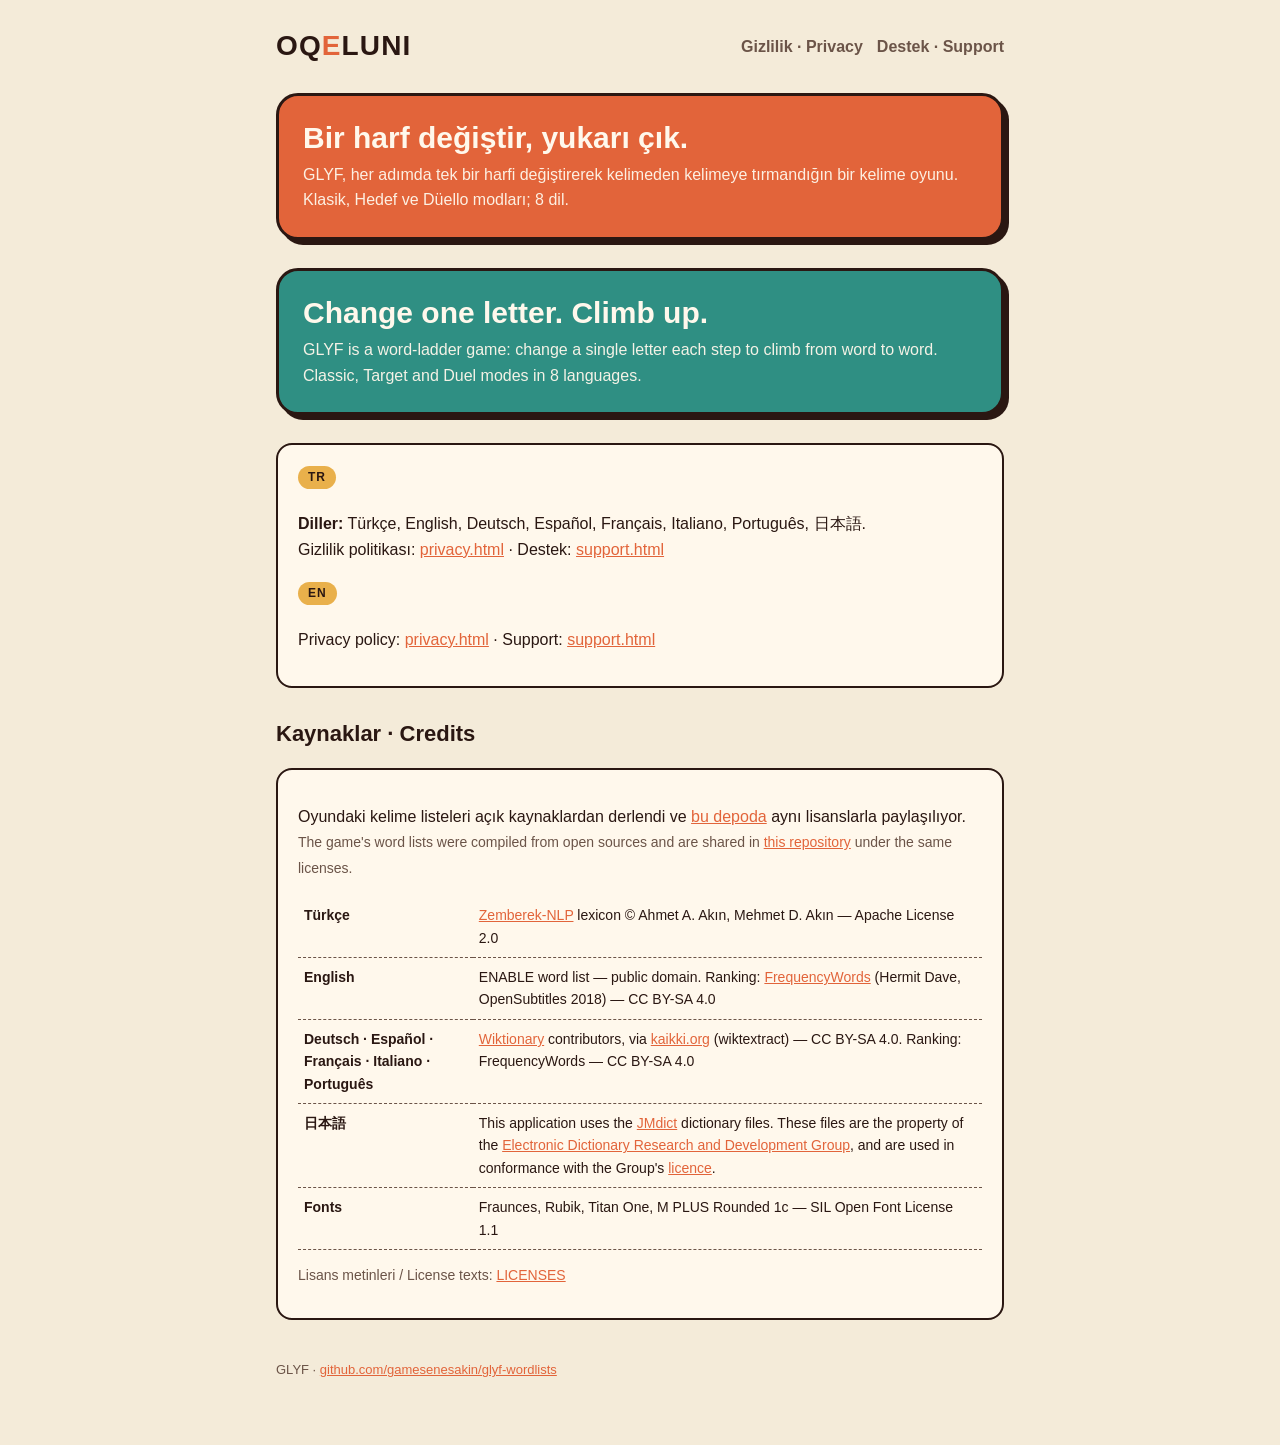
==== docs/index.html @ e381964f "GLYF: listeler ve site" ====
<!doctype html>
<html lang="tr"><head><meta charset="utf-8"><meta name="viewport" content="width=device-width,initial-scale=1">
<title>Kelime merdiveni oyunu · GLYF</title><link rel="stylesheet" href="style.css"></head><body><main>
<header><a class="logo" href="index.html">OQ<span>E</span>LUNI</a>
<nav><a href="privacy.html">Gizlilik · Privacy</a><a href="support.html">Destek · Support</a></nav></header>
<section class="hero"><h1>Bir harf değiştir, yukarı çık.</h1>
<p>GLYF, her adımda tek bir harfi değiştirerek kelimeden kelimeye tırmandığın bir kelime oyunu. Klasik, Hedef ve Düello modları; 8 dil.</p></section>
<section class="hero" style="background:#2F8F83"><h1>Change one letter. Climb up.</h1>
<p>GLYF is a word-ladder game: change a single letter each step to climb from word to word. Classic, Target and Duel modes in 8 languages.</p></section>

<div class="card">
<span class="lang">TR</span>
<p><b>Diller:</b> Türkçe, English, Deutsch, Español, Français, Italiano, Português, 日本語.<br>
Gizlilik politikası: <a href="privacy.html#tr">privacy.html</a> · Destek: <a href="support.html#tr">support.html</a></p>
<span class="lang">EN</span>
<p>Privacy policy: <a href="privacy.html#en">privacy.html</a> · Support: <a href="support.html#en">support.html</a></p>
</div>

<h2 id="credits">Kaynaklar · Credits</h2>
<div class="card">
<p>Oyundaki kelime listeleri açık kaynaklardan derlendi ve <a href="https://github.com/gamesenesakin/glyf-wordlists">bu depoda</a> aynı lisanslarla paylaşılıyor.<br>
<span class="muted">The game's word lists were compiled from open sources and are shared in <a href="https://github.com/gamesenesakin/glyf-wordlists">this repository</a> under the same licenses.</span></p>
<table>
<tr><th>Türkçe</th><td><a href="https://github.com/ahmetaa/zemberek-nlp">Zemberek-NLP</a> lexicon © Ahmet A. Akın, Mehmet D. Akın — Apache License 2.0</td></tr>
<tr><th>English</th><td>ENABLE word list — public domain. Ranking: <a href="https://github.com/hermitdave/FrequencyWords">FrequencyWords</a> (Hermit Dave, OpenSubtitles 2018) — CC BY-SA 4.0</td></tr>
<tr><th>Deutsch · Español · Français · Italiano · Português</th><td><a href="https://www.wiktionary.org/">Wiktionary</a> contributors, via <a href="https://kaikki.org/">kaikki.org</a> (wiktextract) — CC BY-SA 4.0. Ranking: FrequencyWords — CC BY-SA 4.0</td></tr>
<tr><th>日本語</th><td>This application uses the <a href="https://www.edrdg.org/wiki/index.php/JMdict-EDICT_Dictionary_Project">JMdict</a> dictionary files. These files are the property of the <a href="https://www.edrdg.org/">Electronic Dictionary Research and Development Group</a>, and are used in conformance with the Group's <a href="https://www.edrdg.org/edrdg/license.html">licence</a>.</td></tr>
<tr><th>Fonts</th><td>Fraunces, Rubik, Titan One, M PLUS Rounded 1c — SIL Open Font License 1.1</td></tr>
</table>
<p class="muted">Lisans metinleri / License texts: <a href="https://github.com/gamesenesakin/glyf-wordlists/tree/main/LICENSES">LICENSES</a></p>
</div>
<footer>GLYF · <a href="https://github.com/gamesenesakin/glyf-wordlists">github.com/gamesenesakin/glyf-wordlists</a></footer>
</main></body></html>
---- docs/style.css ----
:root{--paper:#F4EBD9;--surface:#FFF8EC;--ink:#2A1712;--ink2:#6B5448;--line:#2A1712;--orange:#E2643A;--teal:#2F8F83;--pink:#E77FA0;--mustard:#E9B04B}
@media (prefers-color-scheme:dark){:root{--paper:#1E1512;--surface:#2A1F1B;--ink:#F4EBD9;--ink2:#C9B8A8;--line:#0E0907}}
*{box-sizing:border-box}
html{-webkit-text-size-adjust:100%}
body{margin:0;background:var(--paper);color:var(--ink);font:16px/1.6 -apple-system,BlinkMacSystemFont,"Segoe UI",Rubik,Roboto,sans-serif}
main{max-width:760px;margin:0 auto;padding:24px 16px 64px}
header{display:flex;align-items:center;justify-content:space-between;gap:12px;flex-wrap:wrap;margin-bottom:24px}
.logo{font-weight:900;font-size:28px;letter-spacing:.04em;color:var(--ink);text-decoration:none}
.logo span{color:var(--orange)}
nav a{color:var(--ink2);margin-left:14px;font-weight:600;text-decoration:none}
nav a:hover{color:var(--orange)}
.hero{background:var(--orange);color:#FFF8EC;border:3px solid var(--line);border-radius:22px;box-shadow:5px 5px 0 var(--line);padding:24px;margin-bottom:28px}
.hero h1{margin:0 0 6px;font-size:30px;line-height:1.2}
.hero p{margin:0;opacity:.95}
.card{background:var(--surface);border:2.5px solid var(--line);border-radius:16px;padding:18px 20px;margin:16px 0}
h2{font-size:22px;margin:28px 0 8px}
h3{font-size:17px;margin:20px 0 4px}
a{color:var(--orange)}
.lang{display:inline-block;font-weight:800;font-size:12px;letter-spacing:.08em;background:var(--mustard);color:#2A1712;border-radius:99px;padding:2px 10px;margin-bottom:6px}
.muted{color:var(--ink2);font-size:14px}
table{border-collapse:collapse;width:100%;font-size:14px}
td,th{border-bottom:1px dashed var(--ink2);padding:8px 6px;text-align:left;vertical-align:top}
footer{margin-top:40px;color:var(--ink2);font-size:13px}
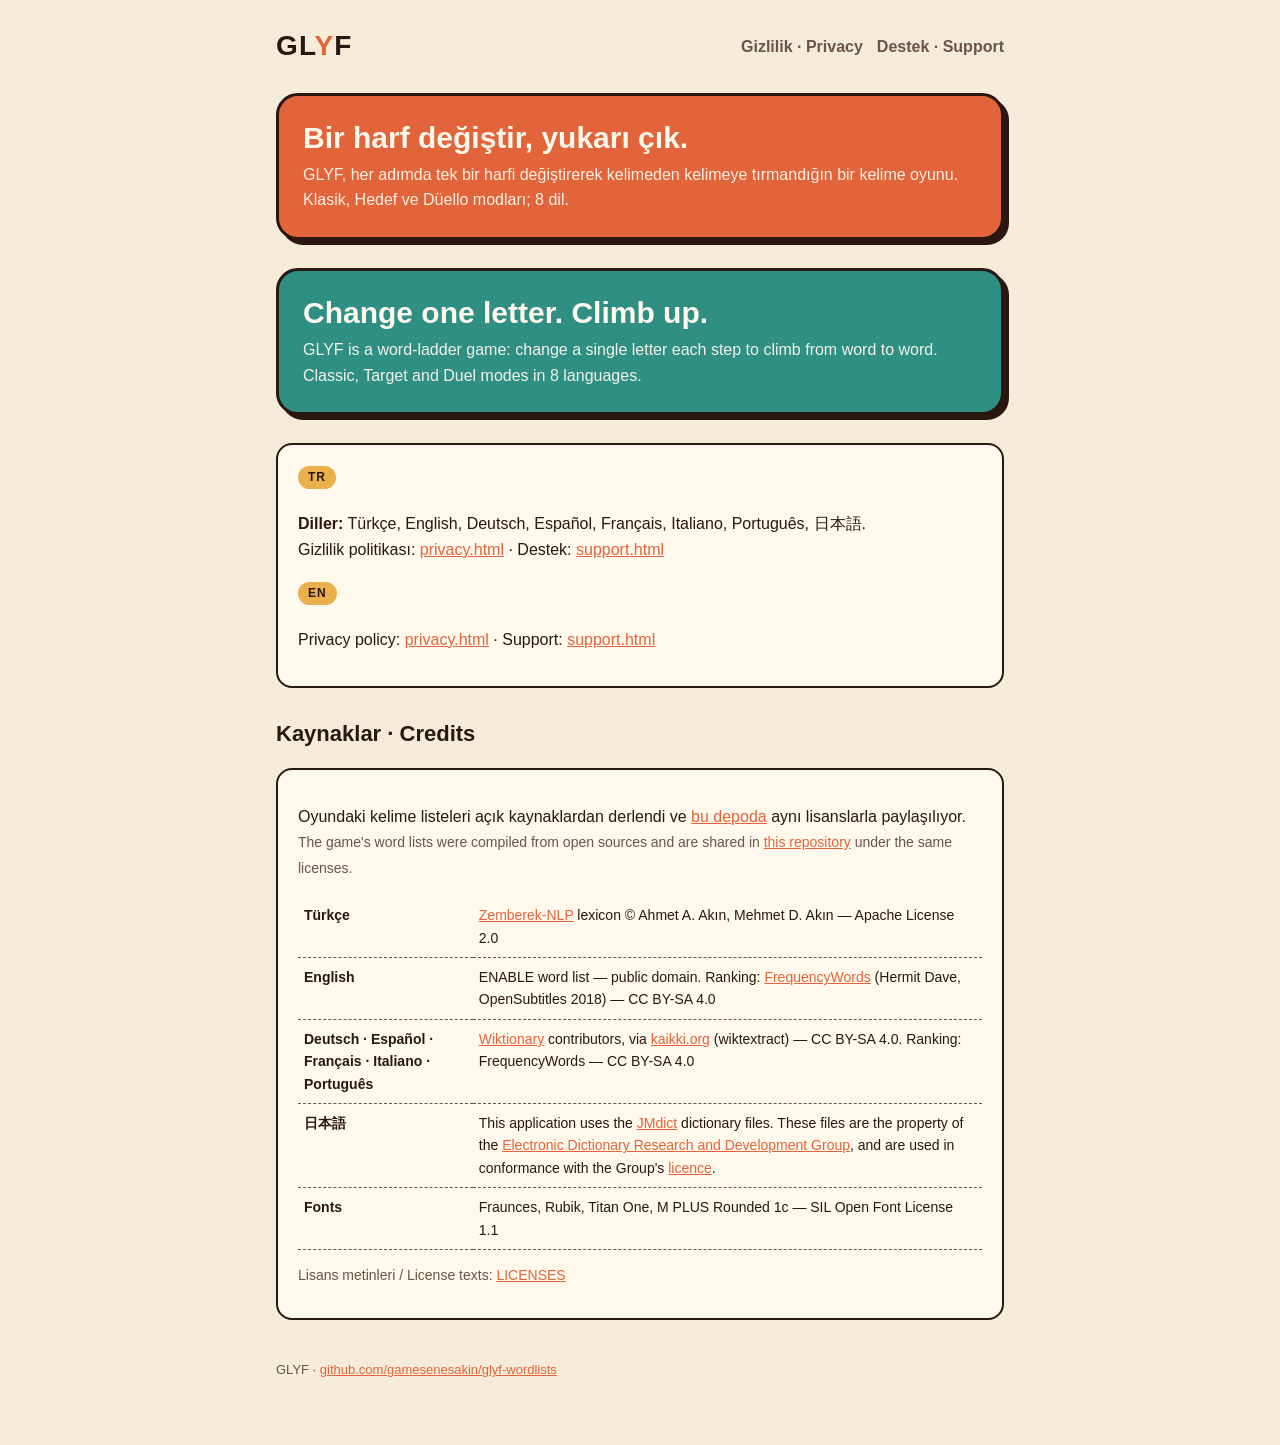
==== commit 70779556: "GLYF logo + iletişim e-postası" ====
--- a/docs/index.html
+++ b/docs/index.html
@@ -1,7 +1,7 @@
 <!doctype html>
 <html lang="tr"><head><meta charset="utf-8"><meta name="viewport" content="width=device-width,initial-scale=1">
 <title>Kelime merdiveni oyunu · GLYF</title><link rel="stylesheet" href="style.css"></head><body><main>
-<header><a class="logo" href="index.html">OQ<span>E</span>LUNI</a>
+<header><a class="logo" href="index.html">GL<span>Y</span>F</a>
 <nav><a href="privacy.html">Gizlilik · Privacy</a><a href="support.html">Destek · Support</a></nav></header>
 <section class="hero"><h1>Bir harf değiştir, yukarı çık.</h1>
 <p>GLYF, her adımda tek bir harfi değiştirerek kelimeden kelimeye tırmandığın bir kelime oyunu. Klasik, Hedef ve Düello modları; 8 dil.</p></section>
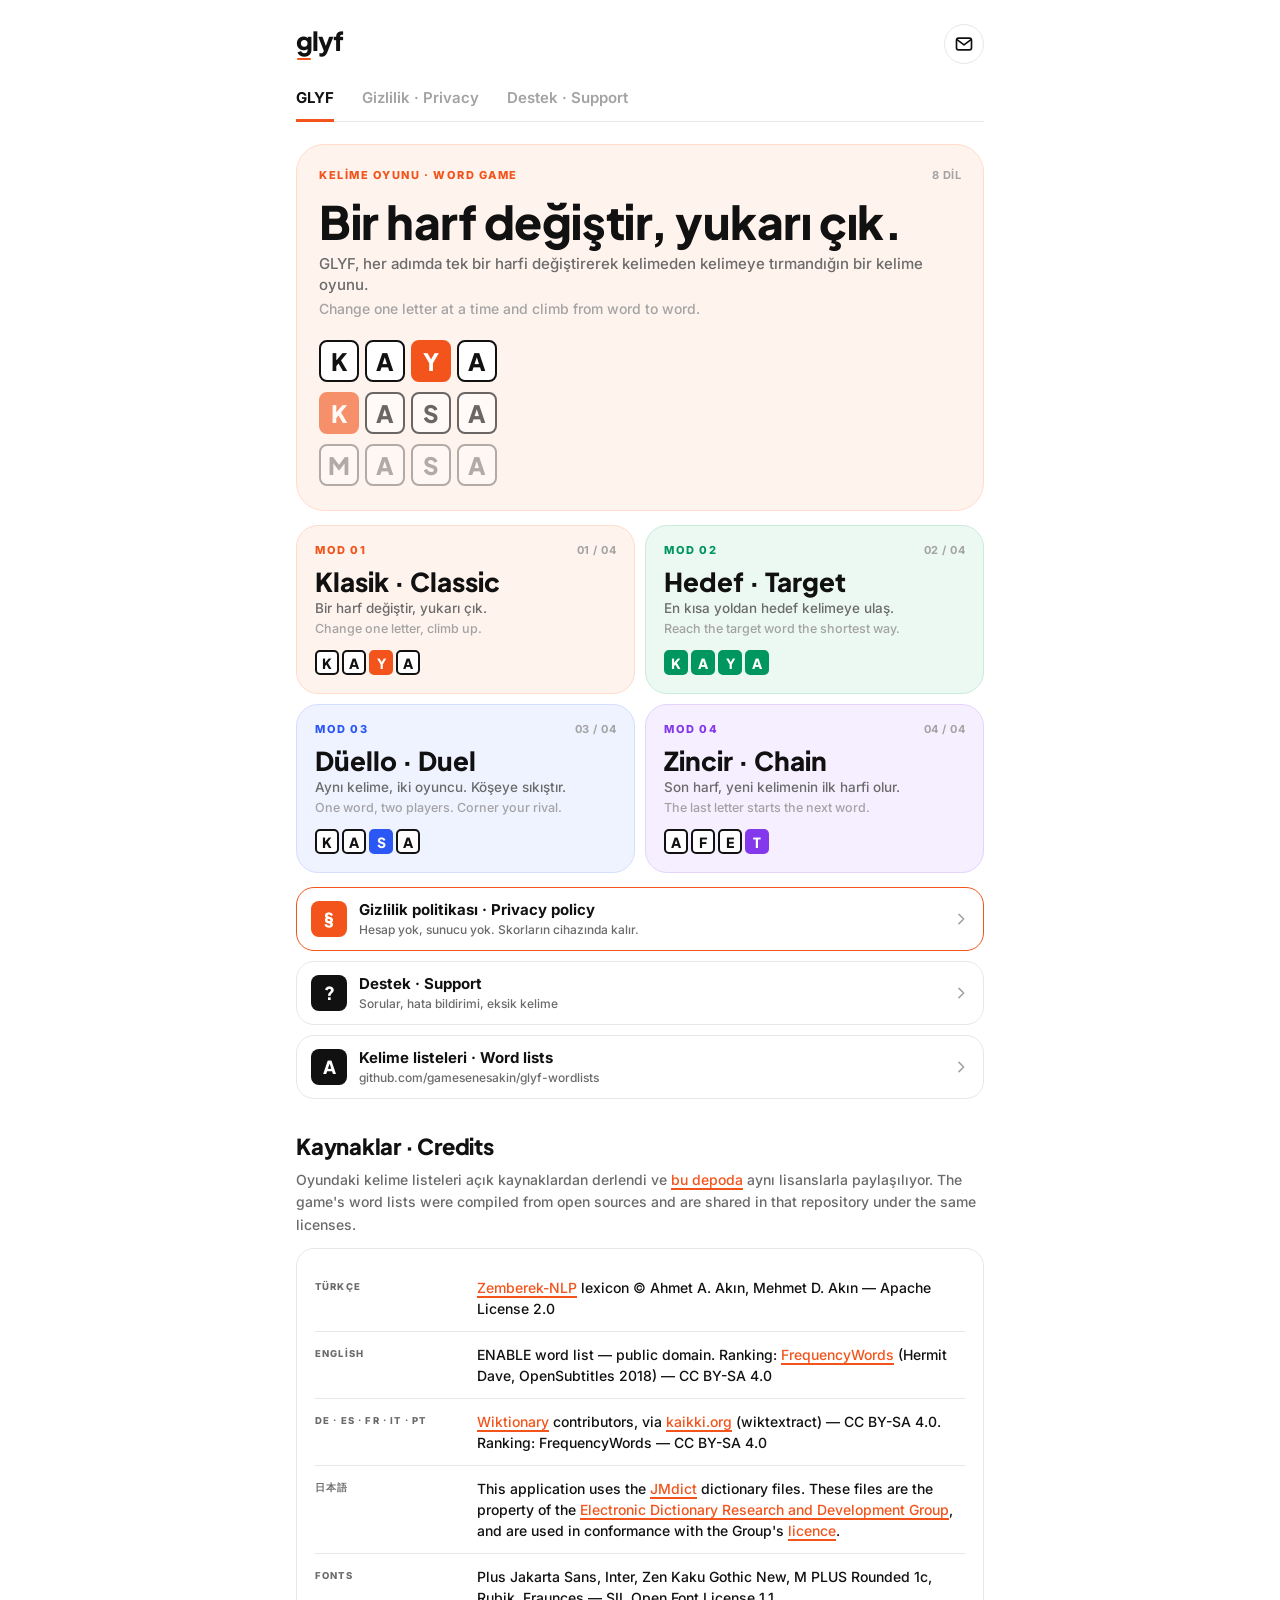
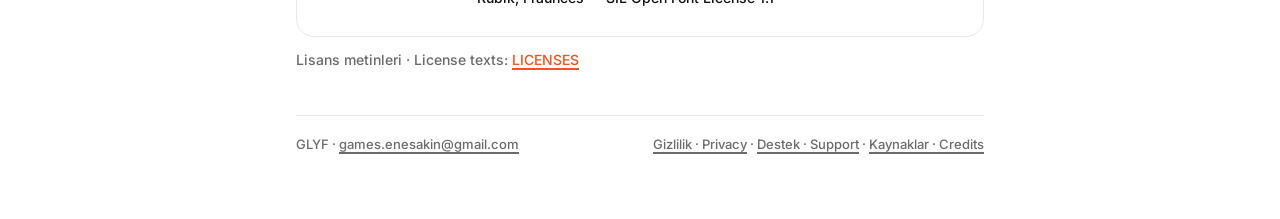
==== commit c59e4a95: "Site: yeni GLYF tasarımı, gizlilik ve destek güncellendi" ====
--- a/docs/index.html
+++ b/docs/index.html
@@ -1,33 +1,36 @@
 <!doctype html>
 <html lang="tr"><head><meta charset="utf-8"><meta name="viewport" content="width=device-width,initial-scale=1">
-<title>Kelime merdiveni oyunu · GLYF</title><link rel="stylesheet" href="style.css"></head><body><main>
-<header><a class="logo" href="index.html">GL<span>Y</span>F</a>
-<nav><a href="privacy.html">Gizlilik · Privacy</a><a href="support.html">Destek · Support</a></nav></header>
-<section class="hero"><h1>Bir harf değiştir, yukarı çık.</h1>
-<p>GLYF, her adımda tek bir harfi değiştirerek kelimeden kelimeye tırmandığın bir kelime oyunu. Klasik, Hedef ve Düello modları; 8 dil.</p></section>
-<section class="hero" style="background:#2F8F83"><h1>Change one letter. Climb up.</h1>
-<p>GLYF is a word-ladder game: change a single letter each step to climb from word to word. Classic, Target and Duel modes in 8 languages.</p></section>
+<title>GLYF · Kelime merdiveni oyunu · Word-ladder game</title><link rel="stylesheet" href="style.css"><link rel="icon" href="favicon.png"><link rel="apple-touch-icon" href="apple-touch-icon.png">
+<meta name="theme-color" content="#FFFFFF" media="(prefers-color-scheme: light)"><meta name="theme-color" content="#000000" media="(prefers-color-scheme: dark)"></head>
+<body class="m-o"><main>
+<header><a class="logo" href="index.html" aria-label="GLYF"><span class="g">g</span>lyf</a><a class="mail" href="mailto:games.enesakin@gmail.com" aria-label="E-posta · Email"><svg viewBox="0 0 24 24" aria-hidden="true"><rect x="3" y="5" width="18" height="14" rx="2.5"/><path d="M4 7l8 6 8-6"/></svg></a></header>
+<nav class="tabs" aria-label="Sayfalar"><a href="index.html" class="on">GLYF</a><a href="privacy.html">Gizlilik · Privacy</a><a href="support.html">Destek · Support</a></nav>
 
-<div class="card">
-<span class="lang">TR</span>
-<p><b>Diller:</b> Türkçe, English, Deutsch, Español, Français, Italiano, Português, 日本語.<br>
-Gizlilik politikası: <a href="privacy.html#tr">privacy.html</a> · Destek: <a href="support.html#tr">support.html</a></p>
-<span class="lang">EN</span>
-<p>Privacy policy: <a href="privacy.html#en">privacy.html</a> · Support: <a href="support.html#en">support.html</a></p>
+<section class="hero">
+<div class="kicker"><span>Kelime oyunu · Word game</span><span>8 dil</span></div>
+<h1>Bir harf değiştir, yukarı çık.</h1>
+<p class="tag">GLYF, her adımda tek bir harfi değiştirerek kelimeden kelimeye tırmandığın bir kelime oyunu.</p>
+<p class="tag en">Change one letter at a time and climb from word to word.</p>
+<div class="art" aria-hidden="true"><div class="w"><span class="t">K</span><span class="t">A</span><span class="t a">Y</span><span class="t">A</span></div><div class="w f2"><span class="t a">K</span><span class="t">A</span><span class="t">S</span><span class="t">A</span></div><div class="w f3"><span class="t">M</span><span class="t">A</span><span class="t">S</span><span class="t">A</span></div></div>
+</section>
+
+<div class="modes"><div class="mode m-o"><div class="kicker"><span>MOD 01</span><span>01 / 04</span></div><h3>Klasik · Classic</h3><p>Bir harf değiştir, yukarı çık.</p><p class="en">Change one letter, climb up.</p><div class="w s"><span class="t">K</span><span class="t">A</span><span class="t a">Y</span><span class="t">A</span></div></div><div class="mode m-g"><div class="kicker"><span>MOD 02</span><span>02 / 04</span></div><h3>Hedef · Target</h3><p>En kısa yoldan hedef kelimeye ulaş.</p><p class="en">Reach the target word the shortest way.</p><div class="w s"><span class="t a">K</span><span class="t a">A</span><span class="t a">Y</span><span class="t a">A</span></div></div><div class="mode m-b"><div class="kicker"><span>MOD 03</span><span>03 / 04</span></div><h3>Düello · Duel</h3><p>Aynı kelime, iki oyuncu. Köşeye sıkıştır.</p><p class="en">One word, two players. Corner your rival.</p><div class="w s"><span class="t">K</span><span class="t">A</span><span class="t a">S</span><span class="t">A</span></div></div><div class="mode m-p"><div class="kicker"><span>MOD 04</span><span>04 / 04</span></div><h3>Zincir · Chain</h3><p>Son harf, yeni kelimenin ilk harfi olur.</p><p class="en">The last letter starts the next word.</p><div class="w s"><span class="t">A</span><span class="t">F</span><span class="t">E</span><span class="t a">T</span></div></div></div>
+
+<div class="rows">
+<a class="row pri" href="privacy.html"><span class="ic acc">§</span><span class="tx"><b>Gizlilik politikası · Privacy policy</b><span>Hesap yok, sunucu yok. Skorların cihazında kalır.</span></span><svg class="chev" viewBox="0 0 24 24" aria-hidden="true"><path d="M9 5l7 7-7 7"/></svg></a>
+<a class="row" href="support.html"><span class="ic">?</span><span class="tx"><b>Destek · Support</b><span>Sorular, hata bildirimi, eksik kelime</span></span><svg class="chev" viewBox="0 0 24 24" aria-hidden="true"><path d="M9 5l7 7-7 7"/></svg></a>
+<a class="row" href="https://github.com/gamesenesakin/glyf-wordlists"><span class="ic">A</span><span class="tx"><b>Kelime listeleri · Word lists</b><span>github.com/gamesenesakin/glyf-wordlists</span></span><svg class="chev" viewBox="0 0 24 24" aria-hidden="true"><path d="M9 5l7 7-7 7"/></svg></a>
 </div>
 
 <h2 id="credits">Kaynaklar · Credits</h2>
-<div class="card">
-<p>Oyundaki kelime listeleri açık kaynaklardan derlendi ve <a href="https://github.com/gamesenesakin/glyf-wordlists">bu depoda</a> aynı lisanslarla paylaşılıyor.<br>
-<span class="muted">The game's word lists were compiled from open sources and are shared in <a href="https://github.com/gamesenesakin/glyf-wordlists">this repository</a> under the same licenses.</span></p>
-<table>
-<tr><th>Türkçe</th><td><a href="https://github.com/ahmetaa/zemberek-nlp">Zemberek-NLP</a> lexicon © Ahmet A. Akın, Mehmet D. Akın — Apache License 2.0</td></tr>
-<tr><th>English</th><td>ENABLE word list — public domain. Ranking: <a href="https://github.com/hermitdave/FrequencyWords">FrequencyWords</a> (Hermit Dave, OpenSubtitles 2018) — CC BY-SA 4.0</td></tr>
-<tr><th>Deutsch · Español · Français · Italiano · Português</th><td><a href="https://www.wiktionary.org/">Wiktionary</a> contributors, via <a href="https://kaikki.org/">kaikki.org</a> (wiktextract) — CC BY-SA 4.0. Ranking: FrequencyWords — CC BY-SA 4.0</td></tr>
-<tr><th>日本語</th><td>This application uses the <a href="https://www.edrdg.org/wiki/index.php/JMdict-EDICT_Dictionary_Project">JMdict</a> dictionary files. These files are the property of the <a href="https://www.edrdg.org/">Electronic Dictionary Research and Development Group</a>, and are used in conformance with the Group's <a href="https://www.edrdg.org/edrdg/license.html">licence</a>.</td></tr>
-<tr><th>Fonts</th><td>Fraunces, Rubik, Titan One, M PLUS Rounded 1c — SIL Open Font License 1.1</td></tr>
-</table>
-<p class="muted">Lisans metinleri / License texts: <a href="https://github.com/gamesenesakin/glyf-wordlists/tree/main/LICENSES">LICENSES</a></p>
+<p class="muted">Oyundaki kelime listeleri açık kaynaklardan derlendi ve <a href="https://github.com/gamesenesakin/glyf-wordlists">bu depoda</a> aynı lisanslarla paylaşılıyor. The game's word lists were compiled from open sources and are shared in that repository under the same licenses.</p>
+<div class="card src">
+<div><span class="k">Türkçe</span><span><a href="https://github.com/ahmetaa/zemberek-nlp">Zemberek-NLP</a> lexicon © Ahmet A. Akın, Mehmet D. Akın — Apache License 2.0</span></div>
+<div><span class="k">English</span><span>ENABLE word list — public domain. Ranking: <a href="https://github.com/hermitdave/FrequencyWords">FrequencyWords</a> (Hermit Dave, OpenSubtitles 2018) — CC BY-SA 4.0</span></div>
+<div><span class="k">DE · ES · FR · IT · PT</span><span><a href="https://www.wiktionary.org/">Wiktionary</a> contributors, via <a href="https://kaikki.org/">kaikki.org</a> (wiktextract) — CC BY-SA 4.0. Ranking: FrequencyWords — CC BY-SA 4.0</span></div>
+<div><span class="k">日本語</span><span>This application uses the <a href="https://www.edrdg.org/wiki/index.php/JMdict-EDICT_Dictionary_Project">JMdict</a> dictionary files. These files are the property of the <a href="https://www.edrdg.org/">Electronic Dictionary Research and Development Group</a>, and are used in conformance with the Group's <a href="https://www.edrdg.org/edrdg/license.html">licence</a>.</span></div>
+<div><span class="k">Fonts</span><span>Plus Jakarta Sans, Inter, Zen Kaku Gothic New, M PLUS Rounded 1c, Rubik, Fraunces — SIL Open Font License 1.1</span></div>
 </div>
-<footer>GLYF · <a href="https://github.com/gamesenesakin/glyf-wordlists">github.com/gamesenesakin/glyf-wordlists</a></footer>
+<p class="muted">Lisans metinleri · License texts: <a href="https://github.com/gamesenesakin/glyf-wordlists/tree/main/LICENSES">LICENSES</a></p>
+<footer><span>GLYF · <a href="mailto:games.enesakin@gmail.com">games.enesakin@gmail.com</a></span><span><a href="privacy.html">Gizlilik · Privacy</a> · <a href="support.html">Destek · Support</a> · <a href="index.html#credits">Kaynaklar · Credits</a></span></footer>
 </main></body></html>
--- a/docs/style.css
+++ b/docs/style.css
@@ -1,23 +1,119 @@
-:root{--paper:#F4EBD9;--surface:#FFF8EC;--ink:#2A1712;--ink2:#6B5448;--line:#2A1712;--orange:#E2643A;--teal:#2F8F83;--pink:#E77FA0;--mustard:#E9B04B}
-@media (prefers-color-scheme:dark){:root{--paper:#1E1512;--surface:#2A1F1B;--ink:#F4EBD9;--ink2:#C9B8A8;--line:#0E0907}}
+@import url("https://fonts.googleapis.com/css2?family=Plus+Jakarta+Sans:wght@700;800&family=Inter:wght@400;500;600;700;800&display=swap");
+
+/* GLYF tasarım dili: beyaz/siyah zemin, mod renkleri, Plus Jakarta Sans (başlık, harf kutuları) + Inter (metin) */
+:root{
+  --bg:#FFFFFF;--surface:#FFFFFF;--ink:#111111;--ink2:#6B6B6B;--ink3:#A3A3A3;--line:#E7E7E7;
+  --tile:#FFFFFF;--tileLine:#111111;--onInk:#FFFFFF;--on:#FFFFFF;
+  --o:#F2541B;--o-t:#FFF3ED;--o-l:#FFDCCB;
+  --g:#00965F;--g-t:#ECF8F2;--g-l:#C9ECDB;
+  --b:#2B57F5;--b-t:#EFF3FF;--b-l:#D4DEFF;
+  --p:#8338EC;--p-t:#F6EFFF;--p-l:#E4D4FC;
+  --acc:var(--o);--tint:var(--o-t);--tintLine:var(--o-l);
+  --display:"Plus Jakarta Sans","Inter",-apple-system,BlinkMacSystemFont,"Segoe UI",sans-serif;
+  color-scheme:light dark;
+}
+@media (prefers-color-scheme:dark){:root{
+  --bg:#000000;--surface:#0E0E0E;--ink:#F4F4F4;--ink2:#9C9C9C;--ink3:#5E5E5E;--line:#262626;
+  --tile:#121212;--tileLine:#F4F4F4;--onInk:#000000;--on:#000000;
+  --o:#FF6A33;--o-t:#1A0C05;--o-l:#3A1A0C;
+  --g:#1FC98A;--g-t:#03150D;--g-l:#0B3A26;
+  --b:#6487FF;--b-t:#060B20;--b-l:#182558;
+  --p:#AA78FF;--p-t:#10071C;--p-l:#2F1A50;
+}}
+.m-o{--acc:var(--o);--tint:var(--o-t);--tintLine:var(--o-l)}
+.m-g{--acc:var(--g);--tint:var(--g-t);--tintLine:var(--g-l)}
+.m-b{--acc:var(--b);--tint:var(--b-t);--tintLine:var(--b-l)}
+.m-p{--acc:var(--p);--tint:var(--p-t);--tintLine:var(--p-l)}
+
 *{box-sizing:border-box}
 html{-webkit-text-size-adjust:100%}
-body{margin:0;background:var(--paper);color:var(--ink);font:16px/1.6 -apple-system,BlinkMacSystemFont,"Segoe UI",Rubik,Roboto,sans-serif}
-main{max-width:760px;margin:0 auto;padding:24px 16px 64px}
-header{display:flex;align-items:center;justify-content:space-between;gap:12px;flex-wrap:wrap;margin-bottom:24px}
-.logo{font-weight:900;font-size:28px;letter-spacing:.04em;color:var(--ink);text-decoration:none}
-.logo span{color:var(--orange)}
-nav a{color:var(--ink2);margin-left:14px;font-weight:600;text-decoration:none}
-nav a:hover{color:var(--orange)}
-.hero{background:var(--orange);color:#FFF8EC;border:3px solid var(--line);border-radius:22px;box-shadow:5px 5px 0 var(--line);padding:24px;margin-bottom:28px}
-.hero h1{margin:0 0 6px;font-size:30px;line-height:1.2}
-.hero p{margin:0;opacity:.95}
-.card{background:var(--surface);border:2.5px solid var(--line);border-radius:16px;padding:18px 20px;margin:16px 0}
-h2{font-size:22px;margin:28px 0 8px}
-h3{font-size:17px;margin:20px 0 4px}
-a{color:var(--orange)}
-.lang{display:inline-block;font-weight:800;font-size:12px;letter-spacing:.08em;background:var(--mustard);color:#2A1712;border-radius:99px;padding:2px 10px;margin-bottom:6px}
+body{margin:0;background:var(--bg);color:var(--ink);font:500 16px/1.6 Inter,-apple-system,BlinkMacSystemFont,"Segoe UI",Roboto,sans-serif;-webkit-font-smoothing:antialiased}
+main{max-width:720px;margin:0 auto;padding:24px 16px 64px}
+a{color:var(--acc);text-underline-offset:3px;text-decoration-thickness:1.5px}
+b,strong{font-weight:700}
+
+/* ---- üst: yazı logosu + sekmeler */
+header{display:flex;align-items:center;justify-content:space-between;height:40px;margin-bottom:22px}
+.logo{display:inline-flex;font:800 26px/1 var(--display);letter-spacing:-.04em;color:var(--ink);text-decoration:none;padding-bottom:6px}
+.logo .g{position:relative}
+.logo .g::after{content:"";position:absolute;left:4%;right:8%;bottom:-6px;height:2px;border-radius:1px;background:var(--acc)}
+.mail{width:40px;height:40px;border-radius:20px;border:1.5px solid var(--line);background:var(--surface);display:flex;align-items:center;justify-content:center}
+.mail svg{width:20px;height:20px;fill:none;stroke:var(--ink);stroke-width:2;stroke-linecap:round;stroke-linejoin:round}
+nav.tabs{display:flex;gap:28px;margin-bottom:22px;border-bottom:1px solid var(--line)}
+nav.tabs a{padding-bottom:9px;margin-bottom:-1px;border-bottom:3px solid transparent;font-size:15px;font-weight:600;color:var(--ink3);text-decoration:none;white-space:nowrap}
+nav.tabs a:hover{color:var(--ink)}
+nav.tabs a.on{font-weight:700;color:var(--ink);border-bottom-color:var(--acc)}
+@media (max-width:420px){nav.tabs{justify-content:space-between;gap:0}}
+
+/* ---- modun açık renginde büyük kart */
+.hero{position:relative;border-radius:28px;border:1px solid var(--tintLine);background:var(--tint);padding:22px 22px 24px;margin-bottom:14px;overflow:hidden}
+.kicker{display:flex;justify-content:space-between;align-items:center;font-size:11px;font-weight:800;letter-spacing:.14em;text-transform:uppercase;color:var(--acc)}
+.kicker span+span{color:var(--ink3);letter-spacing:.04em;font-weight:700}
+h1{margin:12px 0 0;font:800 clamp(36px,9vw,46px)/1.05 var(--display);letter-spacing:-.01em}
+.tag{margin:8px 0 0;font-size:15px;line-height:1.4;color:var(--ink2)}
+.tag.en{margin-top:4px;color:var(--ink3);font-size:14px}
+.art{margin-top:22px;display:flex;flex-direction:column;gap:10px;align-items:flex-start}
+
+/* ---- harf kutuları */
+.w{display:flex;gap:6px}
+.t{width:40px;height:42px;flex:none;border-radius:8px;background:var(--tile);border:2px solid var(--tileLine);color:var(--ink);display:flex;align-items:center;justify-content:center;font:800 24px/1 var(--display);letter-spacing:-.01em}
+.t.a{background:var(--acc);border-color:var(--acc);color:var(--on)}
+.w.s .t{width:24px;height:25px;border-radius:5px;font-size:14px}
+.w.s{gap:3px}
+.f2{opacity:.62}.f3{opacity:.32}
+
+/* ---- modlar */
+.modes{display:grid;grid-template-columns:1fr 1fr;gap:10px;margin:0 0 14px}
+@media (max-width:520px){.modes{grid-template-columns:1fr}}
+.mode{border-radius:22px;border:1px solid var(--tintLine);background:var(--tint);padding:16px 18px 18px}
+.mode h3{margin:8px 0 2px;font:800 26px/1.1 var(--display)}
+.mode p{margin:0;color:var(--ink2);font-size:13.5px;line-height:1.45}
+.mode p.en{color:var(--ink3);font-size:12.5px;margin-top:2px}
+.mode .w{margin-top:12px}
+
+/* ---- satır kartları (64 dp) */
+.rows{display:flex;flex-direction:column;gap:10px;margin:0 0 14px}
+.row{min-height:64px;padding:10px 14px;border-radius:18px;border:1px solid var(--line);background:var(--surface);display:flex;align-items:center;gap:12px;color:var(--ink);text-decoration:none}
+.row.pri{border:1.5px solid var(--acc)}
+.row .ic{width:36px;height:36px;flex:none;border-radius:8px;background:var(--ink);color:var(--onInk);display:flex;align-items:center;justify-content:center;font:800 18px/1 var(--display)}
+.row .ic.acc{background:var(--acc);color:var(--on)}
+.row .tx{flex:1;min-width:0;display:flex;flex-direction:column;gap:2px}
+.row .tx b{font-size:15px;font-weight:700;line-height:1.3}
+.row .tx span{font-size:12px;font-weight:500;color:var(--ink2);line-height:1.35}
+.chev{width:16px;height:16px;flex:none;fill:none;stroke:var(--ink3);stroke-width:2.4;stroke-linecap:round;stroke-linejoin:round}
+
+/* ---- metin sayfaları */
+.seg{display:inline-flex;padding:3px;border-radius:14px;border:1px solid var(--line);background:var(--surface);gap:2px;margin:14px 0 4px}
+.seg a{padding:6px 14px;border-radius:11px;font-size:13px;font-weight:700;color:var(--ink2);text-decoration:none}
+.seg a.on{background:var(--acc);color:var(--on)}
+.date{font-size:13px;color:var(--ink2);margin-top:10px}
+section.doc{scroll-margin-top:16px}
+h2{margin:34px 0 8px;font:800 22px/1.25 var(--display);letter-spacing:-.01em}
+h2 .n{display:inline-block;min-width:28px;color:var(--acc);font-size:13px;letter-spacing:.06em;vertical-align:3px}
+p{margin:0 0 12px}
+.card{background:var(--surface);border:1px solid var(--line);border-radius:18px;padding:16px 18px;margin:12px 0}
+.card.pri{border:1.5px solid var(--acc)}
+.cap{font-size:9.5px;font-weight:800;letter-spacing:.12em;text-transform:uppercase;color:var(--ink2);margin:0 0 8px}
+ul{margin:0 0 12px;padding-left:0;list-style:none}
+li{position:relative;padding-left:22px;margin:0 0 8px}
+li::before{content:"";position:absolute;left:2px;top:.62em;width:8px;height:8px;border-radius:4px;background:var(--acc)}
+.card ul{margin:0}.card li:last-child{margin-bottom:0}
+details{background:var(--surface);border:1px solid var(--line);border-radius:18px;margin:10px 0;padding:0 16px}
+details[open]{border-color:var(--acc)}
+summary{list-style:none;cursor:pointer;display:flex;align-items:center;gap:12px;min-height:60px;font-weight:700;font-size:15px;line-height:1.35;padding:10px 0}
+summary::-webkit-details-marker{display:none}
+summary::after{content:"";margin-left:auto;flex:none;width:8px;height:8px;border-right:2.4px solid var(--ink3);border-bottom:2.4px solid var(--ink3);transform:rotate(-45deg);transition:transform .2s}
+details[open] summary::after{transform:rotate(45deg)}
+details p{color:var(--ink2);font-size:15px;padding-bottom:4px}
+hr{margin:44px 0;border:0;border-top:1px solid var(--line)}
 .muted{color:var(--ink2);font-size:14px}
-table{border-collapse:collapse;width:100%;font-size:14px}
-td,th{border-bottom:1px dashed var(--ink2);padding:8px 6px;text-align:left;vertical-align:top}
-footer{margin-top:40px;color:var(--ink2);font-size:13px}
+
+/* ---- kaynaklar tablosu */
+.src{display:flex;flex-direction:column}
+.src div{display:grid;grid-template-columns:150px 1fr;gap:12px;padding:12px 0;border-bottom:1px solid var(--line);font-size:14px;line-height:1.5}
+.src div:last-child{border-bottom:0}
+.src dt,.src .k{font-size:9.5px;font-weight:800;letter-spacing:.12em;text-transform:uppercase;color:var(--ink2);padding-top:3px}
+@media (max-width:520px){.src div{grid-template-columns:1fr;gap:4px}}
+
+footer{margin-top:44px;padding-top:18px;border-top:1px solid var(--line);display:flex;justify-content:space-between;flex-wrap:wrap;gap:8px;color:var(--ink2);font-size:13px}
+footer a{color:var(--ink2)}
